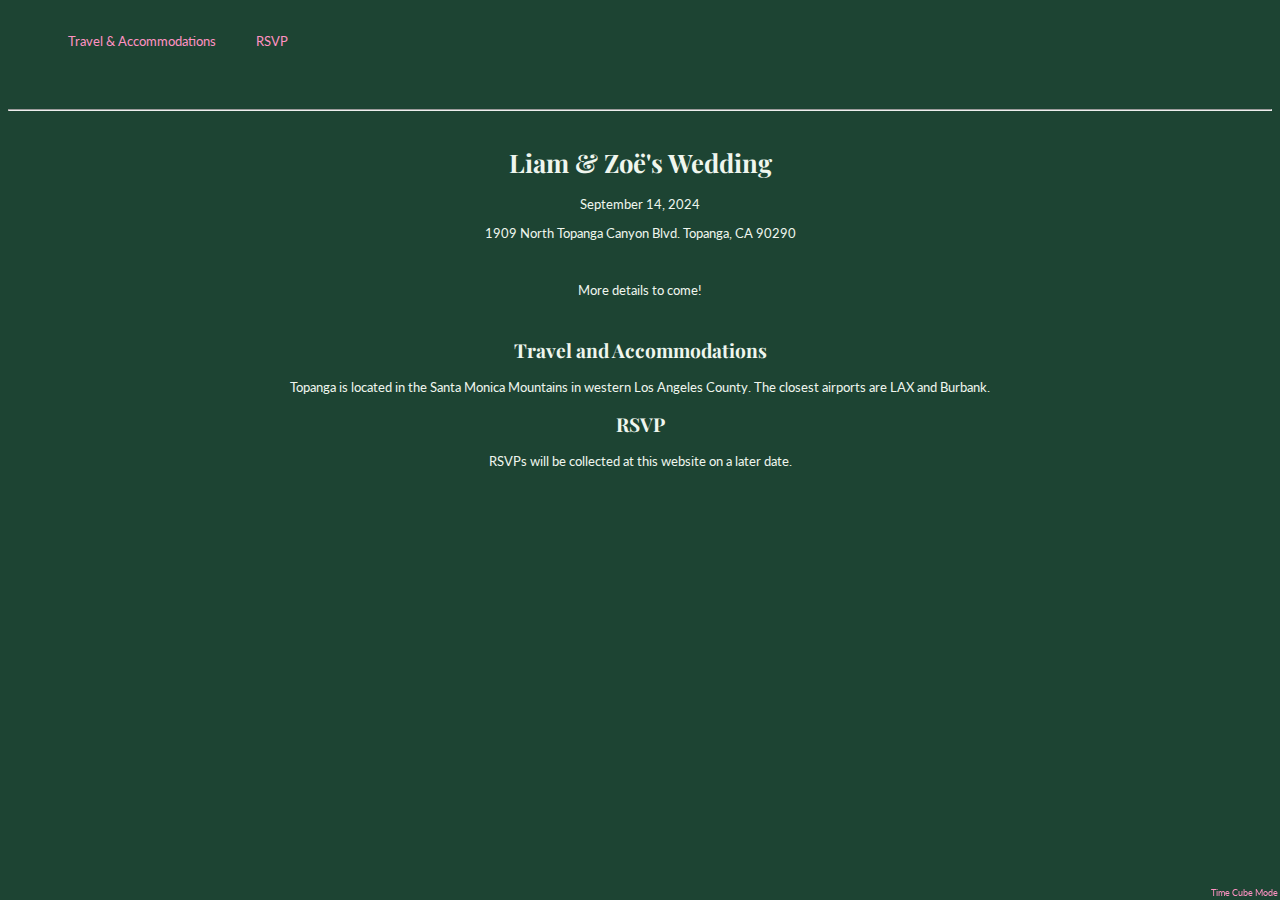
==== index.html @ a86225bf "rename home to index" ====
<!DOCTYPE html>
<html>
<head>
    <link rel="stylesheet" href="style.css">
    <link rel="stylesheet" href="https://fonts.googleapis.com/css?family=Playfair+Display">
    <link rel="stylesheet" href="https://fonts.googleapis.com/css?family=Lato">
    <meta charset="UTF-8"/>
    <meta name="viewport" content="width=device-width, initial-scale=1.0"> 
    <title>Liam & Zoë's Wedding</title>
</head>
<body>
    <div class="navbar">
        <ul>
            <li><a href="#travel">Travel & Accommodations</a></li>
            <li><a href="#rsvp">RSVP</a></li>
        </ul>
    </div>
    <div class="spacer">
        &nbsp;
    </div>
    <hr>
    <div class="header">
        <h1>Liam & Zoë's Wedding</h1>
        <p>September 14, 2024</p>
        <p>1909 North Topanga Canyon Blvd. Topanga, CA 90290</p>
        <br>
        <p>More details to come!</p>
    </div>
    <div class="content">
        <h2 id="travel">Travel and Accommodations</h2>
        <p>Topanga is located in the Santa Monica Mountains in western Los Angeles County. The closest airports are LAX and Burbank.</p>
    </div>
    <div class="content">
        <h2 id="rsvp">RSVP</h2>
        <p>RSVPs will be collected at this website on a later date.</p>
    </div>
    <div class="secret">
        <a href="timecube.html">Time Cube Mode</a>
    </div>
    
</body>
</html>
---- style.css ----
:root {
    --main-text-color: #EFF6EE;
    --header-text-color: #EFF6EE;
    --main-bg-color: #1D4433;
    --link-color: #FF92C2;
  }
  
  .navbar {
    overflow: hidden;
    background-color: var(--main-bg-color);
    position: fixed;
    top: 0;
    width: 100%;
    margin: auto;
  }
  .navbar li {
    float: left;
    margin: 10px;
    padding: 10px;
  }
  .navbar ul {
    list-style-type: none;
    overflow: hidden;
    justify-content: unset;
  }


  .spacer
  {
      width: 100%;
      height: 95px;
  }
  
  .header {
    margin: auto;
    width: 50%;
    padding: 10px;
  }


  body {
    background-color: var(--main-bg-color);
    color: var(--main-text-color);
    font-size: 1vw;
    font-family: "Lato", sans-serif;
    text-align: center;
  }

  h1 {
    color: var(--header-text-color);
    font-size: 2vw;
    text-align: center;
    font-family: "Playfair Display", serif;
  }

  h2 {
    color: var(--header-text-color);
    font-size: 1.5vw;
    text-align: center;
    font-family: "Playfair Display", serif;
  }
  
  a {
    color: var(--link-color);
    text-decoration: none;
  }

  .content {
    text-align: center;
  }

  .content ul {
    display: inline-block;
    text-align: left;
  }

  .secret {
    position: fixed;
    bottom: 0px;
    right: 0px;
    padding:2px;
    font-size: .7vw;
  }
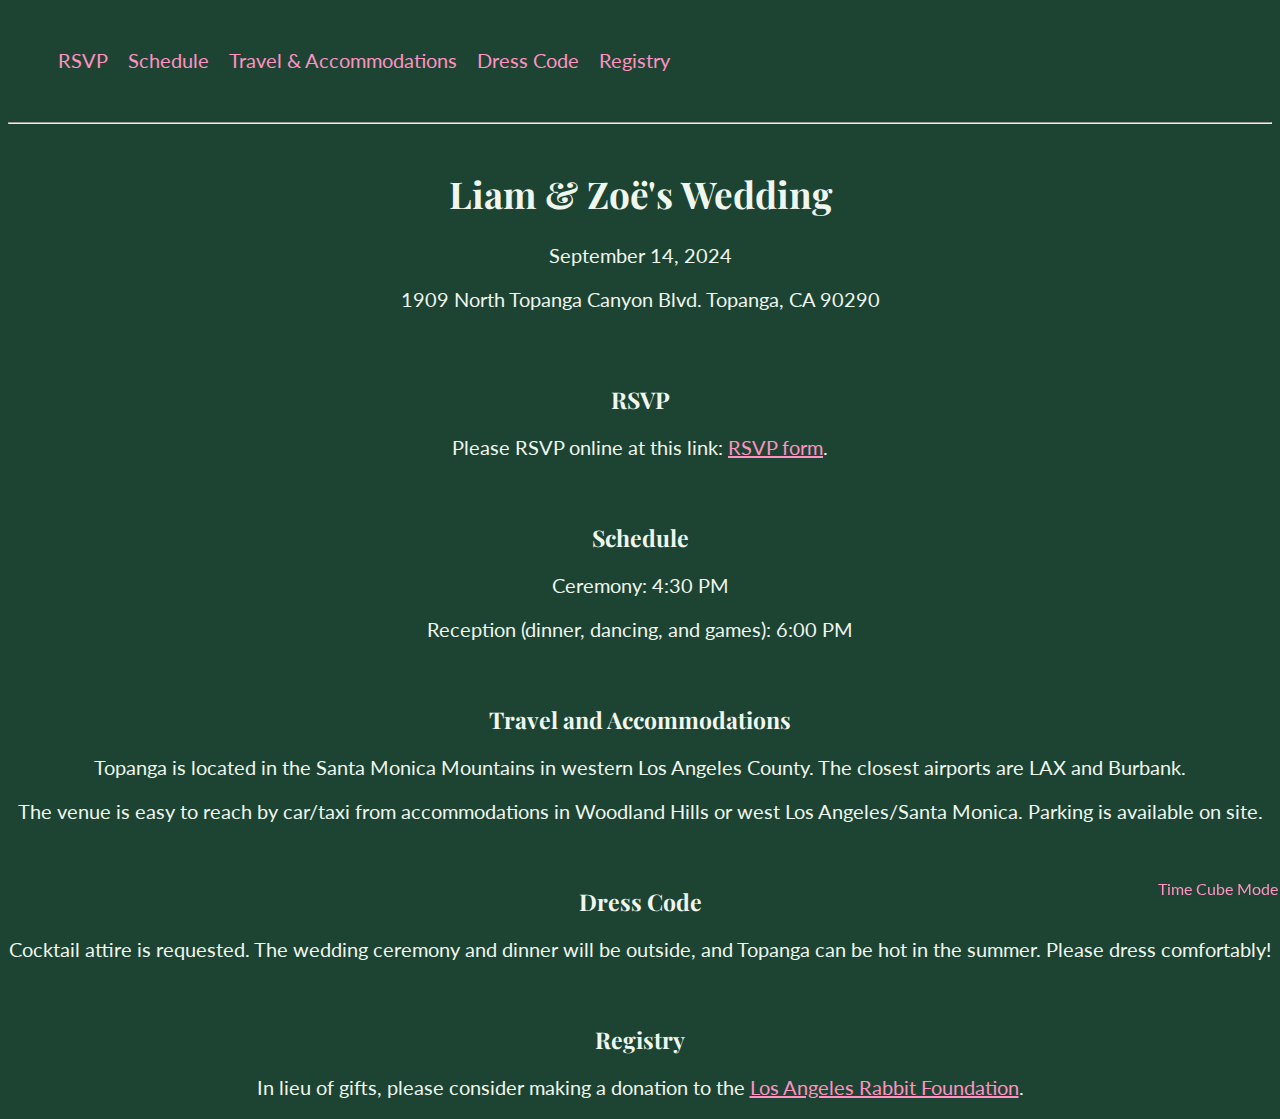
==== commit d6943037: "more website content" ====
--- a/index.html
+++ b/index.html
@@ -11,32 +11,52 @@
 <body>
     <div class="navbar">
         <ul>
+            <li><a href="#rsvp">RSVP</a></li>
+            <li><a href="#schedule">Schedule</a></li>
             <li><a href="#travel">Travel & Accommodations</a></li>
-            <li><a href="#rsvp">RSVP</a></li>
+            <li><a href="#dress-code">Dress Code</a></li>
+            <li><a href="#registry">Registry</a></li>
+            
         </ul>
     </div>
-    <div class="spacer">
-        &nbsp;
-    </div>
+
     <hr>
     <div class="header">
         <h1>Liam & Zoë's Wedding</h1>
         <p>September 14, 2024</p>
         <p>1909 North Topanga Canyon Blvd. Topanga, CA 90290</p>
-        <br>
-        <p>More details to come!</p>
     </div>
+    <br>
+    <div class="content">
+        <h2 id="rsvp">RSVP</h2>
+        <p>Please RSVP online at this link: <a href="https://docs.google.com/forms/d/e/1FAIpQLSco7oSm4f09UYCPN1q4yg4CLwZqtC1nCrjpN_T-4XB_UrU88Q/viewform?usp=sf_link" style="text-decoration:underline">RSVP form</a>.</p>
+    </div>
+    <br>
+    <div class="content">
+        <h2 id="schedule">Schedule</h2>
+        <p>Ceremony: 4:30 PM</p>
+        <p>Reception (dinner, dancing, and games): 6:00 PM</p>
+    </div>
+    <br>
     <div class="content">
         <h2 id="travel">Travel and Accommodations</h2>
         <p>Topanga is located in the Santa Monica Mountains in western Los Angeles County. The closest airports are LAX and Burbank.</p>
+        <p>The venue is easy to reach by car/taxi from accommodations in Woodland Hills or west Los Angeles/Santa Monica. Parking is available on site.</p>
     </div>
+    <br>
     <div class="content">
-        <h2 id="rsvp">RSVP</h2>
-        <p>RSVPs will be collected at this website on a later date.</p>
+        <h2 id="dress-code">Dress Code</h2>
+        <p>Cocktail attire is requested. The wedding ceremony and dinner will be outside, and Topanga can be hot in the summer. Please dress comfortably!</p>
     </div>
+    <br>
+    <div class="content">
+        <h2 id="registry">Registry</h2>
+        <p>In lieu of gifts, please consider making a donation to the <a href="https://www.larabbits.org/" style="text-decoration:underline">Los Angeles Rabbit Foundation</a>.</p>
+    </div>
+
     <div class="secret">
         <a href="timecube.html">Time Cube Mode</a>
     </div>
     
 </body>
-</html>+</html>
--- a/style.css
+++ b/style.css
@@ -8,29 +8,23 @@
   .navbar {
     overflow: hidden;
     background-color: var(--main-bg-color);
-    position: fixed;
-    top: 0;
     width: 100%;
     margin: auto;
+    justify-content: start;
+    display: flex;
   }
   .navbar li {
     float: left;
-    margin: 10px;
+    margin: 10px 0;
     padding: 10px;
   }
   .navbar ul {
     list-style-type: none;
     overflow: hidden;
     justify-content: unset;
+    display: flex;
   }
 
-
-  .spacer
-  {
-      width: 100%;
-      height: 95px;
-  }
-  
   .header {
     margin: auto;
     width: 50%;
@@ -41,21 +35,21 @@
   body {
     background-color: var(--main-bg-color);
     color: var(--main-text-color);
-    font-size: 1vw;
+    font-size: calc(15px + 0.390625vw);
     font-family: "Lato", sans-serif;
     text-align: center;
   }
 
   h1 {
     color: var(--header-text-color);
-    font-size: 2vw;
+    font-size: calc(32px + 0.390625vw);
     text-align: center;
     font-family: "Playfair Display", serif;
   }
 
   h2 {
     color: var(--header-text-color);
-    font-size: 1.5vw;
+    font-size: calc(18px + 0.390625vw);
     text-align: center;
     font-family: "Playfair Display", serif;
   }
@@ -79,5 +73,5 @@
     bottom: 0px;
     right: 0px;
     padding:2px;
-    font-size: .7vw;
-  }+    font-size: 16px;
+  }
